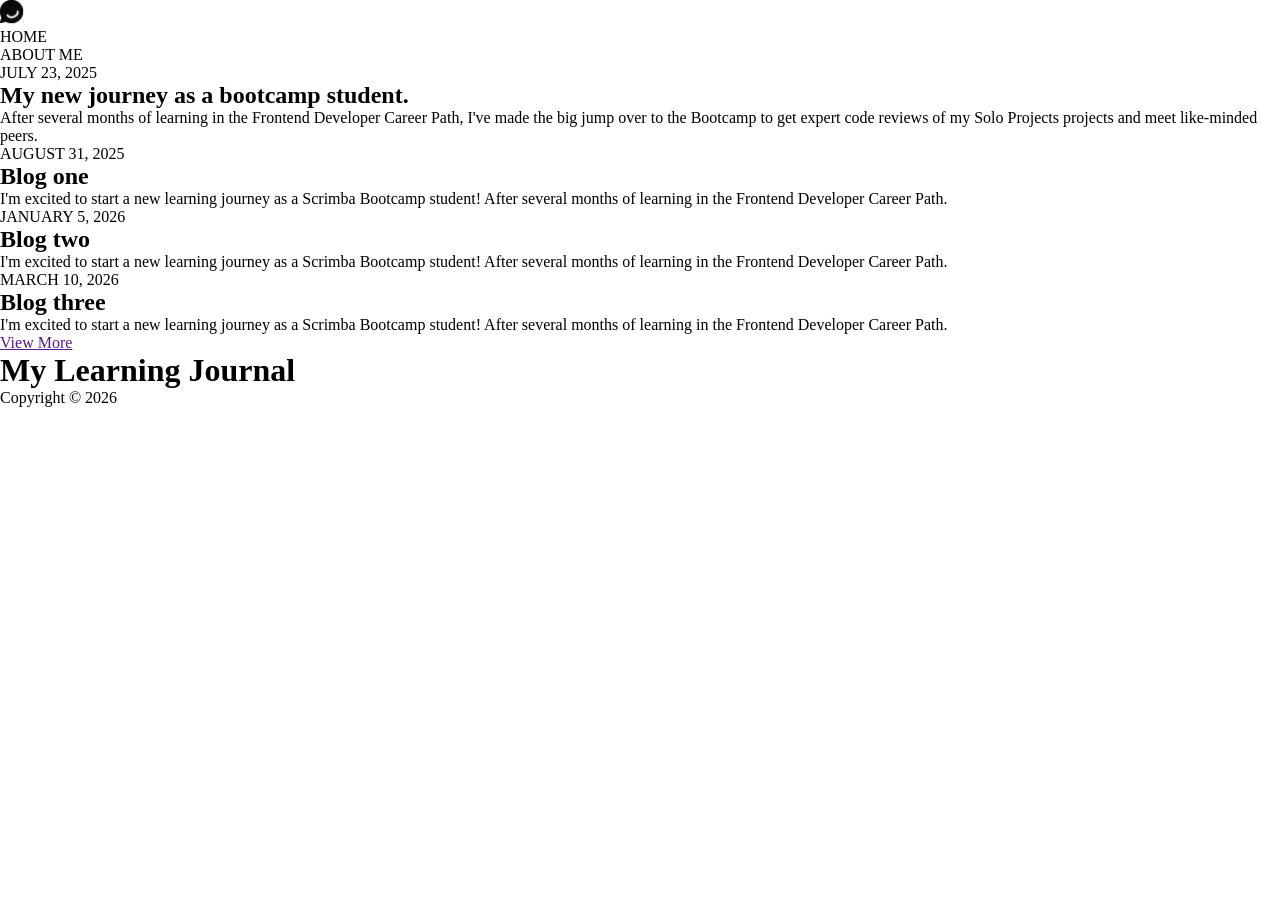
==== index.html @ 4499fe8a "Setup index.html page" ====
<!DOCTYPE html>
<html lang="en">
<head>
    <meta charset="UTF-8">
    <meta name="viewport" content="width=device-width, initial-scale=1.0">
    <link rel="stylesheet" href="index.css">
    <link rel="preconnect" href="https://fonts.googleapis.com">
    <link rel="preconnect" href="https://fonts.gstatic.com" crossorigin>
    <link
        href="https://fonts.googleapis.com/css2?family=Roboto:ital,wght@0,100..900;1,100..900&family=Source+Sans+3:ital,wght@0,200..900;1,200..900&display=swap"
        rel="stylesheet">
    <title>My Learning Journal</title>
</head>
<body>
    <nav>
        <img src="images/logo.svg" alt="Logo of learning journal blog.">
        <ul>
            <li>HOME</li>
            <li>ABOUT ME</li>
        </ul>

    </nav>

    <main>
        <article class="hero-article">
            <p>JULY 23, 2025</p>
            <h1>My new journey as a bootcamp student.</h1>
            <p>After several months of learning in the Frontend Developer Career Path, I've made the big jump over to the Bootcamp to get expert code reviews of my Solo Projects projects and meet like-minded peers.</p>
        </article>
        <article class="blog">
            <p>AUGUST 31, 2025</p>
            <h1>Blog one</h1>
            <p>I'm excited to start a new learning journey as a Scrimba Bootcamp student! After several months of learning in the Frontend Developer Career Path.</p>
        </article>
        <article class="blog">
            <p>JANUARY 5, 2026</p>
            <h1>Blog two</h1>
            <p>I'm excited to start a new learning journey as a Scrimba Bootcamp student! After several months of learning in the Frontend Developer Career Path.</p>
        </article>
        <article class="blog">
            <p>MARCH 10, 2026</p>
            <h1>Blog three</h1>
            <p>I'm excited to start a new learning journey as a Scrimba Bootcamp student! After several months of learning in the Frontend Developer Career Path.</p>
        </article>

        <a href="">View More</a>

    </main>

    <footer>
        <h1>My Learning Journal</h1>
        <p>Copyright &copy; 2026</p>
    </footer>


    <script src="index.js"></script>
</body>
</html>
---- index.css ----
* {
    box-sizing: border-box;
    margin: 0;
    padding: 0;
}
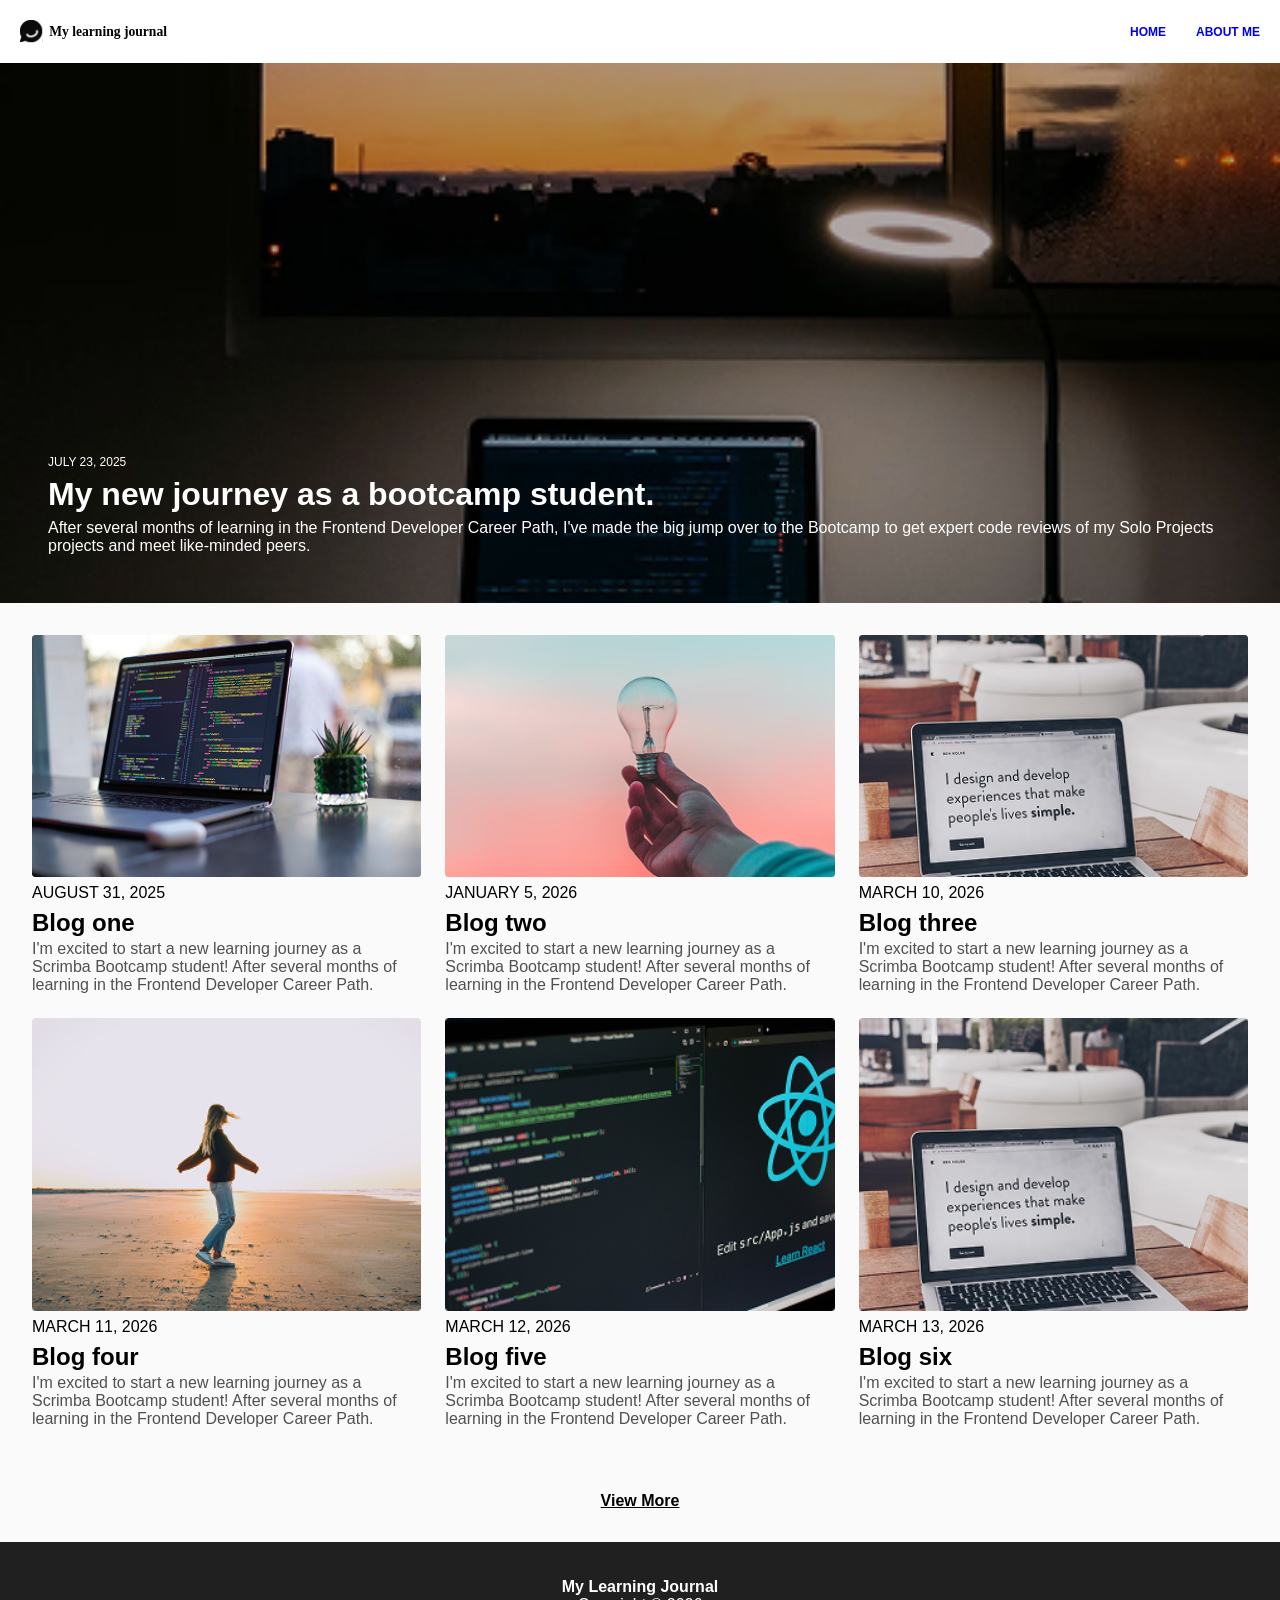
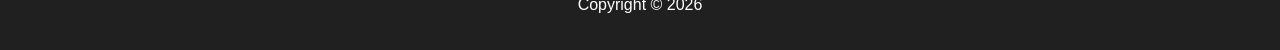
==== commit b857dc5a: "Add responsiveness" ====
--- a/index.html
+++ b/index.html
@@ -13,37 +13,76 @@
 </head>
 <body>
     <nav>
-        <img src="images/logo.svg" alt="Logo of learning journal blog.">
+        <div class="my-learning-journal">
+            <img src="images/logo.svg" alt="Logo of learning journal blog.">
+            <h1>My learning journal</h1>
+        </div>
+
         <ul>
-            <li>HOME</li>
-            <li>ABOUT ME</li>
+            <a href="#">
+                <li>HOME</li>
+            </a>
+            <a href="/html/about-me.html">
+                <li>ABOUT ME</li>
+            </a>
         </ul>
 
     </nav>
 
     <main>
-        <article class="hero-article">
-            <p>JULY 23, 2025</p>
+        <article 
+            class="hero-article"
+            role="link"
+            tabindex="0"
+            onclick="location.href='./html/hero-article.html'" >
+            <p class="date">JULY 23, 2025</p>
             <h1>My new journey as a bootcamp student.</h1>
             <p>After several months of learning in the Frontend Developer Career Path, I've made the big jump over to the Bootcamp to get expert code reviews of my Solo Projects projects and meet like-minded peers.</p>
         </article>
-        <article class="blog">
-            <p>AUGUST 31, 2025</p>
-            <h1>Blog one</h1>
-            <p>I'm excited to start a new learning journey as a Scrimba Bootcamp student! After several months of learning in the Frontend Developer Career Path.</p>
-        </article>
-        <article class="blog">
-            <p>JANUARY 5, 2026</p>
-            <h1>Blog two</h1>
-            <p>I'm excited to start a new learning journey as a Scrimba Bootcamp student! After several months of learning in the Frontend Developer Career Path.</p>
-        </article>
-        <article class="blog">
-            <p>MARCH 10, 2026</p>
-            <h1>Blog three</h1>
-            <p>I'm excited to start a new learning journey as a Scrimba Bootcamp student! After several months of learning in the Frontend Developer Career Path.</p>
-        </article>
 
-        <a href="">View More</a>
+        <section class="page-one-section">
+            <article class="blog">
+                <img src="images/blog-one-image.png" alt="A laptop on a table.">
+                <p class="date">AUGUST 31, 2025</p>
+                <h1>Blog one</h1>
+                <p class="blog-para">I'm excited to start a new learning journey as a Scrimba Bootcamp student! After several months of learning in the Frontend Developer Career Path.</p>
+            </article>
+            <article class="blog">
+                <img src="images/blog-two-image.png" alt="A hand holding a light bulb.">
+                <p class="date">JANUARY 5, 2026</p>
+                <h1>Blog two</h1>
+                <p class="blog-para">I'm excited to start a new learning journey as a Scrimba Bootcamp student! After several months of learning in the Frontend Developer Career Path.</p>
+            </article>
+            <article class="blog">
+                <img src="images/blog-three-image.png" alt="A POV shot of a laptop on a table.">
+                <p class="date">MARCH 10, 2026</p>
+                <h1>Blog three</h1>
+                <p class="blog-para">I'm excited to start a new learning journey as a Scrimba Bootcamp student! After several months of learning in the Frontend Developer Career Path.</p>
+            </article>
+            <article class="blog">
+                <img src="images/blog-four-image.png" alt="A POV shot of a laptop on a table.">
+                <p class="date">MARCH 11, 2026</p>
+                <h1>Blog four</h1>
+                <p class="blog-para">I'm excited to start a new learning journey as a Scrimba Bootcamp student! After several months
+                    of learning in the Frontend Developer Career Path.</p>
+            </article>
+            <article class="blog">
+                <img src="images/blog-five-image.png" alt="A POV shot of a laptop on a table.">
+                <p class="date">MARCH 12, 2026</p>
+                <h1>Blog five</h1>
+                <p class="blog-para">I'm excited to start a new learning journey as a Scrimba Bootcamp student! After several months
+                    of learning in the Frontend Developer Career Path.</p>
+            </article>
+            <article class="blog">
+                <img src="images/blog-six-image.png" alt="A POV shot of a laptop on a table.">
+                <p class="date">MARCH 13, 2026</p>
+                <h1>Blog six</h1>
+                <p class="blog-para">I'm excited to start a new learning journey as a Scrimba Bootcamp student! After several months
+                    of learning in the Frontend Developer Career Path.</p>
+            </article>
+        </section>
+
+        <a class="link" href="#">View More</a>
 
     </main>
 
@@ -51,8 +90,6 @@
         <h1>My Learning Journal</h1>
         <p>Copyright &copy; 2026</p>
     </footer>
-
-
     <script src="index.js"></script>
 </body>
 </html>
--- a/index.css
+++ b/index.css
@@ -2,4 +2,252 @@
     box-sizing: border-box;
     margin: 0;
     padding: 0;
-}+    font-family: 'Source Sans 3', sans-serif;
+    font-size: 16px;
+}
+
+nav {
+    display: flex;
+    width: 100%;
+    justify-content: space-between;
+    align-items: center;
+    padding: 1.25em;
+
+}
+
+main {
+    background-color: #FAFAFA;
+}
+
+.second-page-main {
+    padding: 1em;
+}
+
+.article-page img {
+    width: 100%;
+    height: 190px;
+    object-fit: cover;
+}
+.article-section h1 {
+    margin-top: 0.5em;
+}
+
+.article-section *+* {
+
+    margin-top: 1.5em;
+
+}
+
+.second-page-main > h2 {
+    text-align: center;
+    padding-top: 3em;
+    padding-bottom: 2em;
+}
+
+.article-section p {
+    color: #151515;
+}
+
+
+
+
+.article-section p, .article-section h2 {
+    font-size: 16px;
+}
+
+ul, .my-learning-journal {
+    display: flex;
+    align-items: center;
+    gap: 6px;
+}
+
+ul {
+    gap: 30px;
+}
+
+ul li {
+    list-style-type: none;
+    font-size: 0.75rem;
+    font-weight: 600;
+
+}
+
+.my-learning-journal img {
+    width: 23.16px;
+}
+
+.my-learning-journal h1 {
+    font-family: 'Roboto', serif;
+    font-weight: bold;
+    font-size: 0.85rem;
+}
+
+.hero-article {
+    background-image: url('images/hero-article-image.png');
+    background-size: cover;
+    color: white;
+    min-height: 293px;
+    padding: 1.56em 1.25em;
+    display: flex;
+    flex-direction: column;
+    justify-content:end;
+    cursor: pointer;
+}
+
+.hero-article h1, main > article h1 {
+    font-size: 2rem;
+    letter-spacing: -3%;
+    line-height: 1.08;
+    margin: 8px 0;
+}
+
+.date {
+    font-size: 12px;
+}
+
+.page-one-section, .page-two-section {
+    display: grid;
+    grid-template-columns: 1fr 1fr 1fr;
+    gap: 2em;
+    
+}
+
+.page-one-section {
+    padding: 2em 1em 0 1em;
+}
+
+.page-two-section {
+    padding: 0;
+}
+
+
+.blog p {
+    font-size: 16px;
+    margin-top: 0.2em;
+}
+.blog-para {
+    color: #505050;
+    margin-top: 0.3em;
+}
+
+.blog h1 {
+    font-size: 24px;
+    font-weight: bold;
+    margin-top: 0.3em;
+}
+img {
+    width: 100%;
+}
+
+.link {
+    color: black;
+    font-weight: bold;
+    text-decoration: underline;
+    display: block;
+    text-align: center;
+    padding: 2em;
+}
+
+a {
+    text-decoration: none;
+}
+
+a:visited {
+    color: inherit;
+}
+
+footer {
+    background: #202020;
+    padding: 3em;
+    text-align: center;
+    font-size: 12px;
+    color: white;
+}
+
+main > article {
+    font-size: 16px;
+}
+
+#profile-picture {
+    width: 182px;
+    height: 182px;
+    object-fit: cover;
+    border-radius: 50%;
+
+}
+
+.profile h1 {
+    font-size: 2.1rem;
+}
+
+@media (min-width: 768px) {
+
+    .page-one-section,
+    .page-two-section {
+        grid-template-columns: 1fr 1fr 1fr;
+        gap: 1.5em;
+        padding: 2em 2em;
+
+    }
+
+    .hero-article {
+        min-height: 300px;
+        height: 60vh;
+        padding: 3em;
+    }
+    
+    .article-page,  .article-part-two{
+        padding: 4em 10em;
+    }
+    .article-section p {
+        font-size: 1.125rem;
+    }
+
+    .article-section h2 {
+        font-size: 1.125rem;
+    }
+
+    .article-page img {
+        min-height: 300px;
+        height: 60vh;
+    }
+
+    .profile-part-one {
+        display: flex;
+        gap: 2em;
+        padding: 0 10em 0 3em;
+        align-items: center;
+    }
+    .profile-part-one h1 {
+        font-size: 2.25rem;
+    }
+
+    .profile-part-one img {
+        width: 182px;
+        aspect-ratio: 1/1;
+    }
+
+    .profile-text {
+        display: flex;
+        flex-direction: column;
+        justify-content: center;
+        margin-top: 0 !important;
+
+    }
+
+    .profile-text h1 {
+        margin-bottom: 0;
+    }
+
+    .profile-text p {
+        margin-top: 0.5em;
+    }
+
+
+    
+}
+
+
+
+
+
